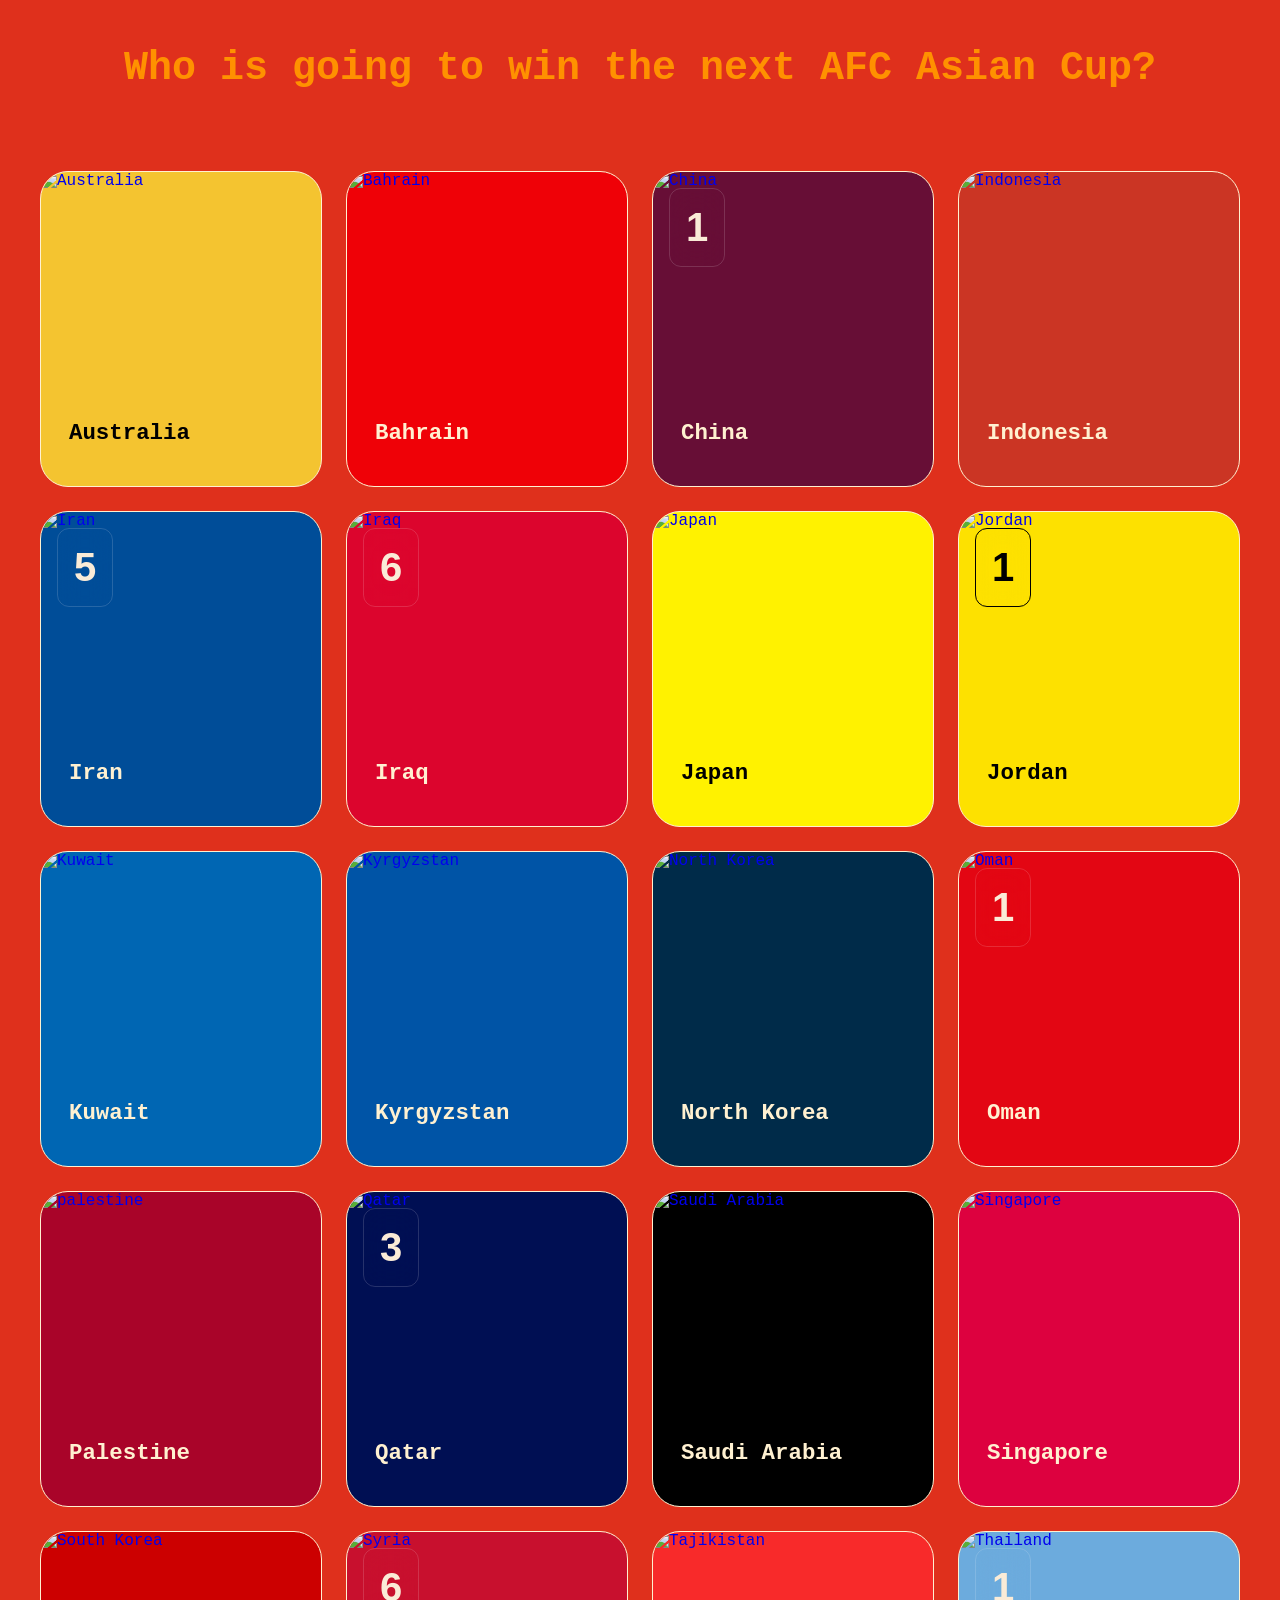
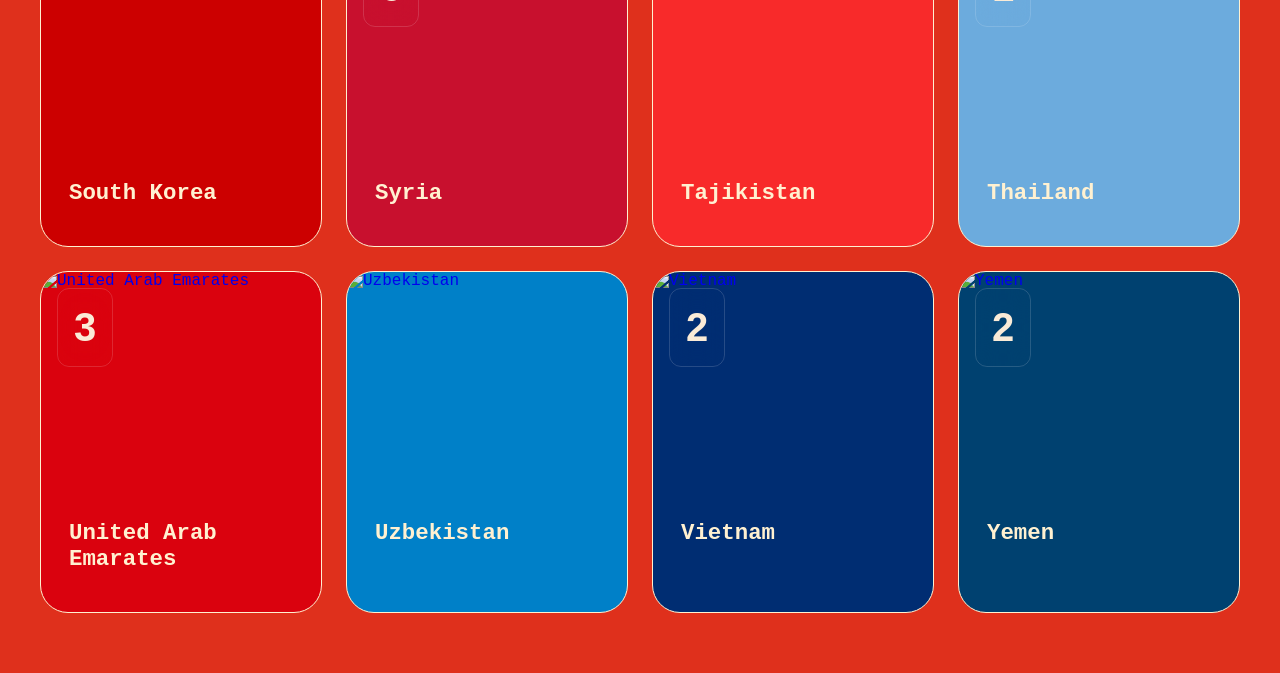
==== AFC Asian Cup.html @ ab467482 "Add files via upload" ====
<!DOCTYPE html>
<html lang="en">
<head>
    <meta charset="UTF-8">
    <meta name="viewport" content="width=device-width, initial-scale=1.0">
    <title>AFC Asian Cup</title>
    <link rel="stylesheet" href="style.css">
</head>
<body>
    <div class="sec-head">
        <h2 class="abo-sen" style="color: #FF9100;">Who is going to win the next AFC Asian Cup?</h2>
    </div>
    <section class="oth-cards" style="grid-template-columns: repeat(4, 8fr);">
        <div class="oth-card" style="background-color: rgb(244, 196, 48);">
            <a href="#">
                <div class="oth-img">
                    <img src="#" alt="Australia">
                </div>
                <div class="oth-con">
                    <h3 style="color: black;">Australia</h3>
                </div>
            </a>
        </div>
        <div class="oth-card" style="background-color: #EF0107;">
            <a href="#">
                <div class="oth-img">
                    <img src="#" alt="Bahrain">
                </div>
                <div class="oth-con">
                    <h3>Bahrain</h3>
                </div>
            </a>
        </div>
        <div class="oth-card" style="background-color: #670E36;">
            <a href="#">
                <div class="oth-img">
                    <img src="#" alt="China">
                    <div class="oth-top" style="font-family: Impact, Haettenschweiler, 'Arial Narrow Bold', sans-serif; font-size: 2.5rem;">1</div>
                </div>
                <div class="oth-con">
                    <h3>China</h3>
                     
                </div>
            </a>
        </div>
        <div class="oth-card" style="background-color: #CB3524;">
            <a href="#">
                <div class="oth-img">
                    <img src="#" alt="Indonesia">
                </div>
                <div class="oth-con">
                    <h3>Indonesia</h3>
                     
                </div>
            </a>
        </div>
        <div class="oth-card" style="background-color: #004D98;">
            <a href="#">
                <div class="oth-img">
                    <img src="#" alt="Iran">
                    <div class="oth-top" style="font-family: Impact, Haettenschweiler, 'Arial Narrow Bold', sans-serif; font-size: 2.5rem;">5</div>
                </div>
                <div class="oth-con">
                    <h3>Iran</h3>
                     
                </div>
            </a>
        </div>

        <div class="oth-card" style="background-color: #DC052D;">
            <a href="#">
                <div class="oth-img">
                    <img src="#" alt="Iraq">
                    <div class="oth-top" style="font-family: Impact, Haettenschweiler, 'Arial Narrow Bold', sans-serif; font-size: 2.5rem;">6</div>
                </div>
                <div class="oth-con">
                    <h3>Iraq</h3>
                     
                </div>
            </a>
        </div>
        <div class="oth-card" style="background-color: #FFF200;">
            <a href="#">
                <div class="oth-img">
                    <img src="#" alt="Japan">
                </div>
                <div class="oth-con">
                    <h3 style="color: black;">Japan</h3>
                     
                </div>
            </a>
        </div>
        <div class="oth-card" style="background-color: #FDE100;">
            <a href="#">
                <div class="oth-img">
                    <img src="#" alt="Jordan">
                    <div class="oth-top" style="font-family: Impact, Haettenschweiler, 'Arial Narrow Bold', sans-serif; font-size: 2.5rem; color: black; border-color: black;">1</div>
                </div>
                <div class="oth-con">
                    <h3 style="color: black;">Jordan</h3>
                     
                </div>
            </a>
        </div>

        <div class="oth-card" style="background-color: #0066B3;">
            <a href="#">
                <div class="oth-img">
                    <img src="#" alt="Kuwait">
                </div>
                <div class="oth-con">
                    <h3>Kuwait</h3>
                     
                </div>
            </a>
        </div>
        <div class="oth-card" style="background-color: #0054A6;">
            <a href="#">
                <div class="oth-img">
                    <img src="#" alt="Kyrgyzstan">
                </div>
                <div class="oth-con">
                    <h3>Kyrgyzstan</h3>
                     
                </div>
            </a>
        </div>
        <div class="oth-card" style="background-color: #002B49;">
            <a href="#">
                <div class="oth-img">
                    <img src="#" alt="North Korea">
                </div>
                <div class="oth-con">
                    <h3>North Korea</h3>
                     
                </div>
            </a>
        </div>
        <div class="oth-card" style="background-color: #E30613;">
            <a href="#">
                <div class="oth-img">
                    <img src="#" alt="Oman">
                    <div class="oth-top" style="font-family: Impact, Haettenschweiler, 'Arial Narrow Bold', sans-serif; font-size: 2.5rem;">1</div>
                </div>
                <div class="oth-con">
                    <h3>Oman</h3>
                     
                </div>
            </a>
        </div>
        <div class="oth-card" style="background-color: #A90429;">
            <a href="#">
                <div class="oth-img">
                    <img src="#" alt="palestine">
                </div>
                <div class="oth-con">
                    <h3>Palestine</h3>
                     
                </div>
            </a>
        </div>
        <div class="oth-card" style="background-color: rgb(0, 15, 83);">
            <a href="#">
                <div class="oth-img">
                    <img src="#" alt="Qatar">
                    <div class="oth-top" style="font-family: Impact, Haettenschweiler, 'Arial Narrow Bold', sans-serif; font-size: 2.5rem;">3</div>
                </div>
                <div class="oth-con">
                    <h3>Qatar</h3>
                    
                </div>
            </a>
        </div>
        <div class="oth-card" style="background-color: #000000;">
            <a href="#">
                <div class="oth-img">
                    <img src="#" alt="Saudi Arabia">
                </div>
                <div class="oth-con">
                    <h3>Saudi Arabia</h3>
                     
                </div>
            </a>
        </div>
        <div class="oth-card" style="background-color: #DD013F">
            <a href="#">
                <div class="oth-img">
                    <img src="#" alt="Singapore">
                </div>
                <div class="oth-con">
                    <h3>Singapore</h3>
                     
                </div>
            </a>
        </div>
        <div class="oth-card" style="background-color: #CC0000">
            <a href="#">
                <div class="oth-img">
                    <img src="#" alt="South Korea">
                </div>
                <div class="oth-con">
                    <h3>South Korea</h3>
                     
                </div>
            </a>
        </div>
        <div class="oth-card" style="background-color: #C8102E;">
            <a href="#">
                <div class="oth-img">
                    <img src="#" alt="Syria">
                    <div class="oth-top" style="font-family: Impact, Haettenschweiler, 'Arial Narrow Bold', sans-serif; font-size: 2.5rem;">6</div>
                </div>
                <div class="oth-con">
                    <h3>Syria</h3>
                    
                </div>
            </a>
        </div>
        <div class="oth-card" style="background-color: rgb(248, 42, 42);">
            <a href="#">
                <div class="oth-img">
                    <img src="#" alt="Tajikistan">
                </div>
                <div class="oth-con">
                    <h3>Tajikistan</h3>
                     
                </div>
            </a>
        </div>
        <div class="oth-card" style="background-color: #6CABDD">
            <a href="#">
                <div class="oth-img">
                    <img src="#" alt="Thailand">
                    <div class="oth-top" style="font-family: Impact, Haettenschweiler, 'Arial Narrow Bold', sans-serif; font-size: 2.5rem;">1</div>
                </div>
                <div class="oth-con">
                    <h3>Thailand</h3>
                     
                </div>
            </a>
        </div>
        <div class="oth-card" style="background-color: #DA020E">
            <a href="#">
                <div class="oth-img">
                    <img src="#" alt="United Arab Emarates">
                    <div class="oth-top" style="font-family: Impact, Haettenschweiler, 'Arial Narrow Bold', sans-serif; font-size: 2.5rem;">3</div>
                </div>
                <div class="oth-con">
                    <h3>United Arab Emarates</h3>
                    
                </div>
            </a>
        </div>
        <div class="oth-card" style="background-color: #0080C8">
            <a href="#">
                <div class="oth-img">
                    <img src="#" alt="Uzbekistan">
                </div>
                <div class="oth-con">
                    <h3>Uzbekistan</h3>
                    
                </div>
            </a>
        </div>
        <div class="oth-card" style="background-color: #002D72">
            <a href="#">
                <div class="oth-img">
                    <img src="#" alt="Vietnam">
                    <div class="oth-top" style="font-family: Impact, Haettenschweiler, 'Arial Narrow Bold', sans-serif; font-size: 2.5rem;">2</div>
                </div>
                <div class="oth-con">
                    <h3>Vietnam</h3>
                     
                </div>
            </a>
        </div>
        <div class="oth-card" style="background-color: #004170"> 
            <a href="#">
                <div class="oth-img">
                    <img src="#" alt="Yemen">
                    <div class="oth-top" style="font-family: Impact, Haettenschweiler, 'Arial Narrow Bold', sans-serif; font-size: 2.5rem;">2</div>
                </div>
                <div class="oth-con">
                    <h3>Yemen</h3>
                     
                </div>
            </a>
        </div>
    </section>
</body>
</html>
---- style.css ----
::selection{
    background: #00B7CD;
    color: #0e0d0c;
}
*{
    margin: 0;
    padding: 0;
}
html{
    scroll-behavior: smooth;
    
}
body{
    font-family: Courier New;
    font-weight: 400;
    background-color: #DF301C;
    color: #FFF1D1;
    
}
header{
    position:fixed;
    top: 0;
    left: 0;
    right: 0;
    z-index: 2;
    padding: 20px 60px;
    display: flex;
    justify-content: space-between;
    align-items: center;
    max-width: 1400px;
    margin: 0 auto;
    transition: all 0.3s ease;
    background: rgba(0, 0, 0, 0.178);
	backdrop-filter: blur(20px);
	-webkit-backdrop-filter: blur(20px);
	border-bottom: 1px solid rgba(255, 255, 255, 0.08);
}
	
.logo{
    width: 30px;
    height: 45px;
    
}
.log{
    display: flex;
	align-items: center;
	gap: 12px;
	text-decoration: none;
}

.logo-text{
    font-family: Rockwell;
    font-size: 1.3rem;
    font-weight: 700;
    color: #00B7CD;
    letter-spacing: -0.5px;
}

.logo-text span{
    color: #FF9100;
}

nav{
    display: flex;
    gap: 8px;

}

nav a{
    color: #FFF1D1;
    text-decoration: none;
    font-size: 1.03rem;
    font-weight: 500;
    padding: 10px 20px;
    border-radius: 12px;
    transition: all 0.3s ease;
}

nav a:hover{
    color: #FF9100;
    background-color: rgba(247, 173, 77, 0.15);
}

.home{
    min-height: 100vh;
    display: flex;
    flex-direction: column;
    justify-content: center;
    align-items: center;
    padding: 140px, 20px, 100px;
    z-index: 1;
    text-align: center;
}

.home h1{
    font-family:'Montserrat Black';
	font-size: clamp(3rem, 10vw, 7rem);
    font-weight: 800;
    margin-bottom: 24px;
    color: #00B7CD;
}
.home p{
    font-size: 1.2rem;
    color: #FF9100;
    margin-bottom: 60px;
}

.countdown{
    display: flex;
    gap: 16px;
}

.time{
    width: 180px;
    padding: 32px 24px;
    text-align: center;
    background: #00B7CD;
	border: 3px dashed #FF9100;
	border-radius: 50px;
}

.time:hover{
    transform: translateY(-8px);
    border-color: #FFF1D1;
    box-shadow: 0 20px 60px rgba(0, 0, 0, 0.5) ,0 0 40px #FFF1D1; 
}

.cou-num{
    font-size: 3.5rem;
    font-weight: 800;
    font-family:Impact, Haettenschweiler, 'Arial Narrow Bold', sans-serif;
    line-height: 1.2;
}

.labels{
    font-size: 0.8rem;
    font-family: Impact, Haettenschweiler, 'Arial Narrow Bold', sans-serif;
    font-weight: 400;
    text-transform: uppercase;
    letter-spacing: 2px;
}
.cou-col{
    font-family: Impact, Haettenschweiler, 'Arial Narrow Bold', sans-serif;
    font-size: 3rem;
    font-weight: 700;
    align-self: center;
    margin-bottom: 20px;
    animation: blink 2s ease-in-out infinite;
}
.date{
    font-family: Rockwell;
    margin-top: 40px;
    padding: 16px 32px;
    background-color: #FF9100;
    border: 1px solid #FFF1D1;
    border-radius: 100px;
    font-size: 0.9rem;
}

.oval{
    display: inline-flex;
    align-items: center;
    gap: 8px;
    padding: 6px 16px;
    background-color: #FF9100;
    border: 1px solid #0e0d0c;
    border-radius: 100px;
    font-size: 0.75rem;
    font-weight: 600;
    letter-spacing: 2px;
    text-transform: uppercase;
    color: #00B7CD;
    margin-bottom: 24px;
}

.abo-sen{
    font-size: clamp(2.5rem, 5vw, 2rem);
}
.abo{
    max-width: 1200px;
    margin: 0 auto;
    display: grid;
    grid-template-columns: 1fr 1fr;
    gap: 80px;
    align-items: center;
}

.abo-images{
    position: relative;
    display: grid;
    grid-template-columns: 1fr 1fr;
    grid-template-rows: 1fr 1fr;
    gap: 16px;
    height: 450px;
}

.abo-one-img{
    border-radius: 20px;
    overflow: hidden;
    border: 1px solid #a37e4db9;
    position: relative;
    transition: all 0.4s ease;
}

.abo-one-img:hover{
    border-color: #FFF1D1;
    transform: scale(1.05);
}

.abo-one-img img{
    height: 100%;
    width: 100%;
    object-fit: cover;
}

.abo-one-img.img1{
    grid-row: span 2;
}
.abo-one-img.img2{
    grid-column: 2;
}

.abo-con h3{
    font-size: 1.5rem;
    margin-bottom: 24px;
    color: #00B7CD
}
.abo-con p{
    margin-bottom: 20px;

}

.sec-head{
    text-align: center; 
    margin-bottom: 80px;
    margin-top: 46px;
}

.Other{
    background-color: #FF9100;
}

.oth-cards{
    max-width: 1200px;
    margin: 0 auto;
    display: grid;
    grid-template-columns: repeat(3, 1fr);
    gap: 24px;
    margin-bottom: 60px;
}

.oth-card{
    position: relative;
    border-radius: 28px;
    overflow: hidden;
    cursor: pointer;
    background-color: #DF301C;
    border: 1px solid #FFF1D1;
}

.oth-card:hover{
    transform: translateY(-12px);
    border-color: #FFF1D1;
    box-shadow: 0 30px 80px rgba(0, 0, 0, 0.5);
}

.oth-card a{
    text-decoration: none;
}

.oth-img{
    width:100%;
    height: 220px;
    overflow: hidden;
    position: relative;
}
.oth-img img{
    width: 100%;
    height: 100%;
    object-fit: cover;
    backface-visibility: hidden;
    -webkit-backface-visibility: hidden;
}

.oth-card:hover .oth-img img{
    transform: scale(1.1);
}
.oth-top{
    position: absolute;
    top: 16px; 
    left: 16px; 
    padding: 16px 16px; 
    backdrop-filter: blur(20px); 
    -webkit-backdrop-filter:blur(20px); 
    border: 1px solid rgba(255, 255, 255, 0.15); 
    border-radius: 12px; 
    z-index: 1; 
    color:antiquewhite; 
    font-size: 0.9rem; 
    font-weight: 600; 
    text-transform: uppercase;
}

.oth-con{
    padding: 28px;
}

.oth-con h3{
    text-decoration: none;
    font-size: 1.4rem;
    font-weight: 700;
    margin-bottom: 12px;
    color: #FFF1D1;
}

.oth-con p{
    text-decoration: none;
    color: #6edeeb;
    font-size: 0.95rem;
    margin-bottom: 20px;
}

.Next{
    display: inline-flex;
    align-items: center;
    gap: 8px;
    padding: 10px 18px;
    background: #FF9100;
    border: 1px solid #d46d61;
    border-radius: 10px;
    color: #FFF1D1;
    font-size: 0.8rem;
    font-weight: 500;
    text-decoration: none;
    font-family:Arial Black;
}
.Next:hover{
    background-color: rgba(49, 112, 185, 0.1);
    border-color: gold;
    color: gold;
}

@keyframes blink {

	0%,
	100% {
		opacity: 1;
	}

	50% {
		opacity: 0.3;
	}
}
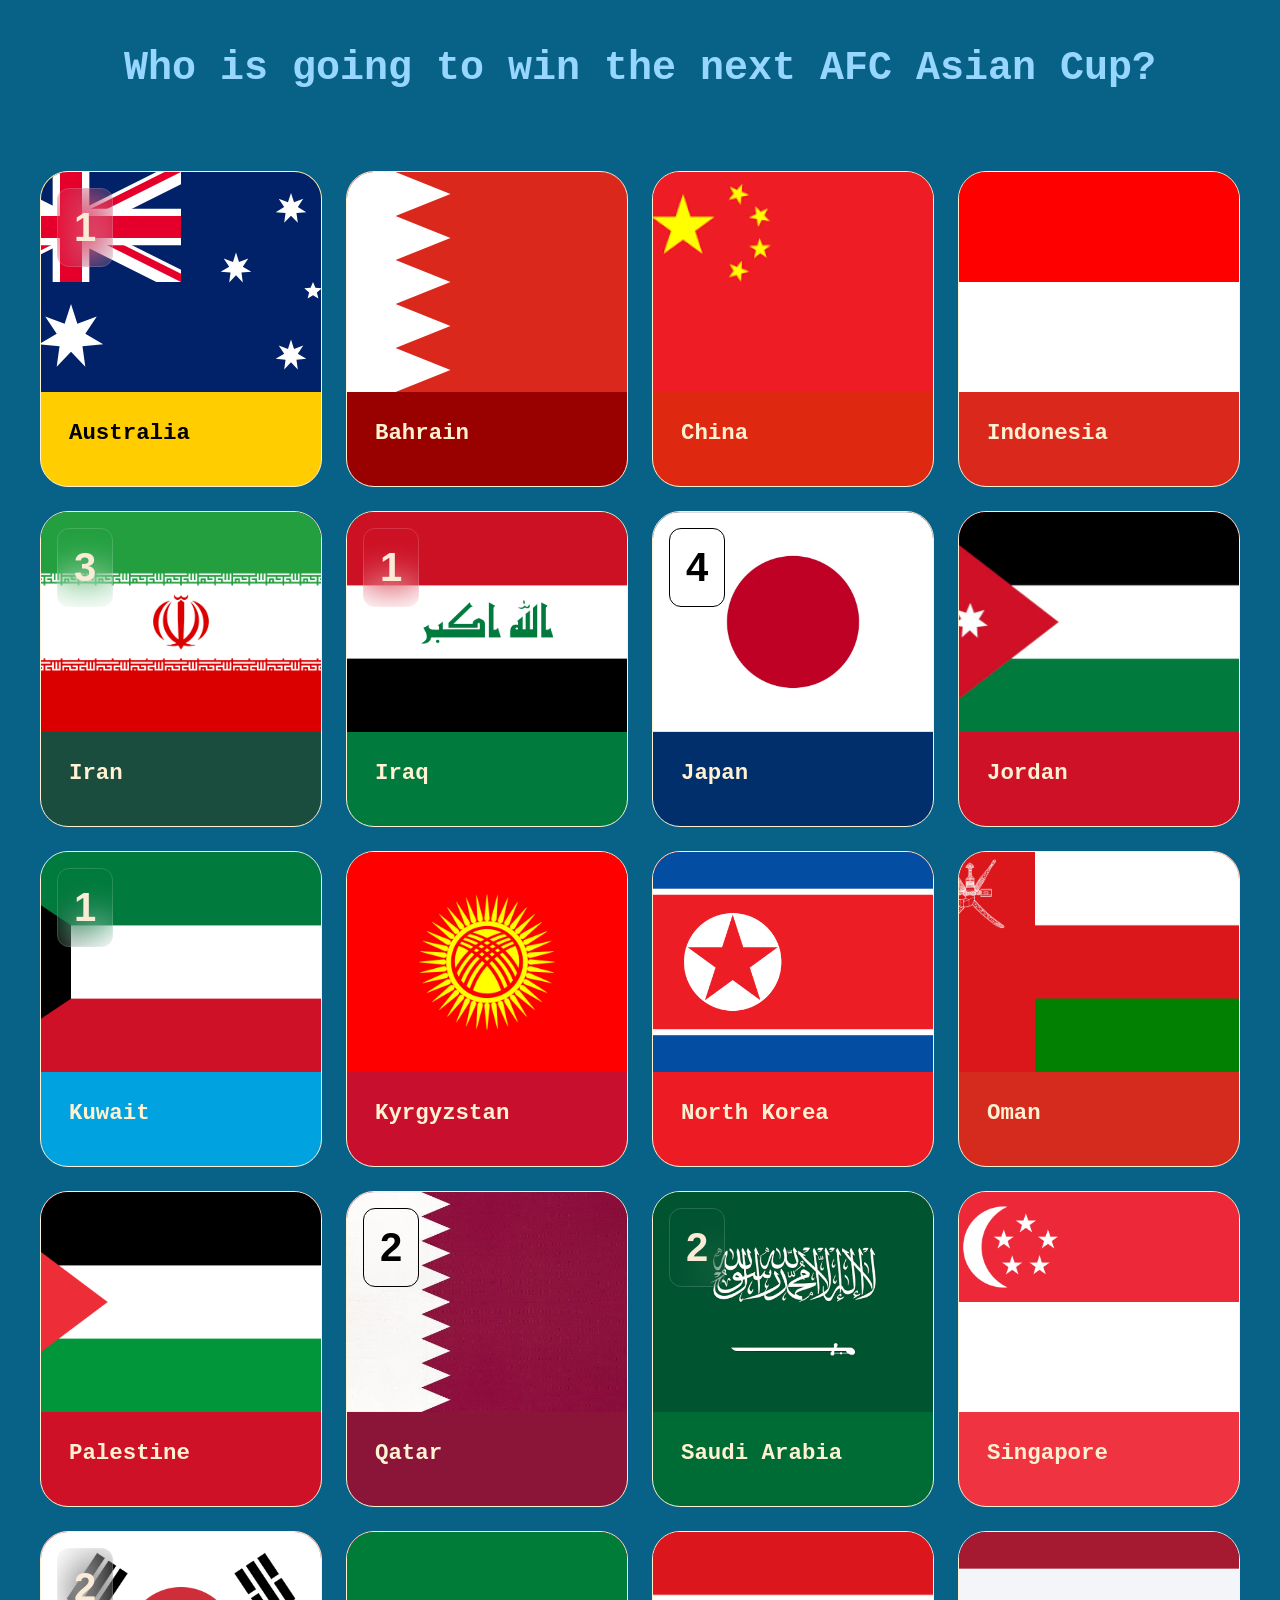
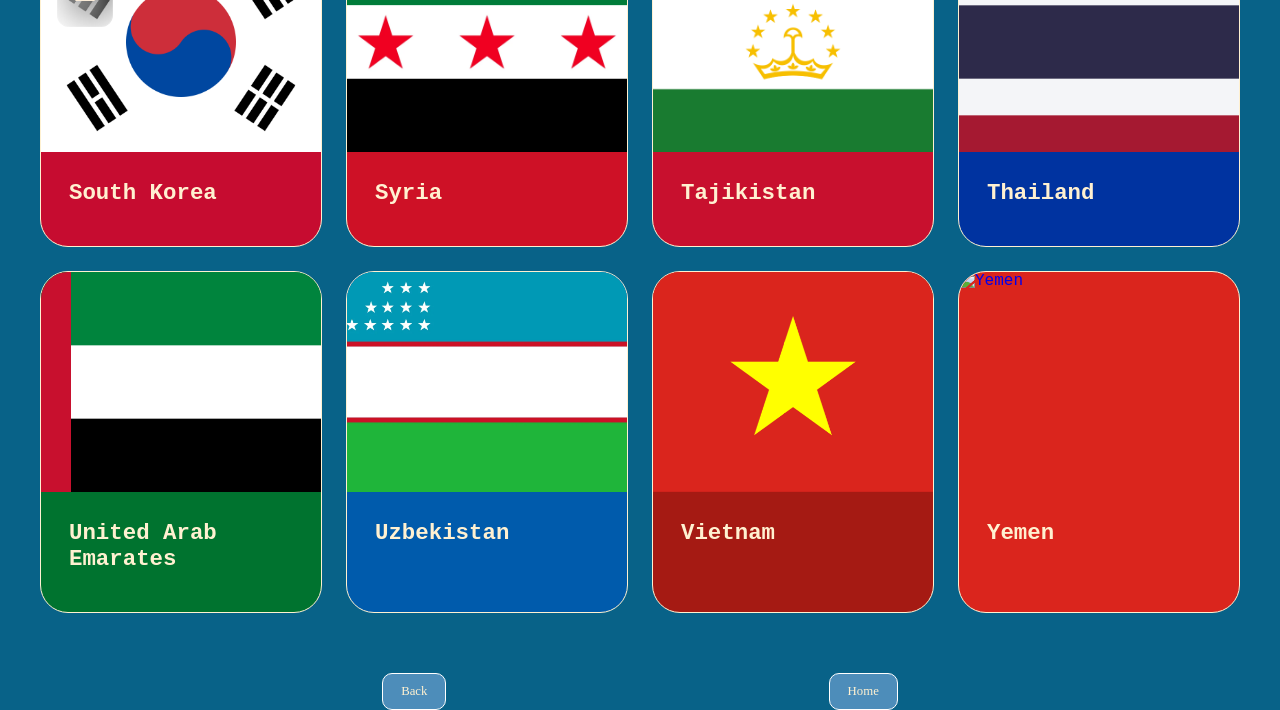
==== commit 738329a6: "Add files via upload" ====
--- a/AFC Asian Cup.html
+++ b/AFC Asian Cup.html
@@ -5,108 +5,117 @@
     <meta name="viewport" content="width=device-width, initial-scale=1.0">
     <title>AFC Asian Cup</title>
     <link rel="stylesheet" href="style.css">
+    <style>
+        body{
+            background-color: #086288;
+        }
+        .Next:hover{
+            color: #FFEFC4;
+        }
+    </style>
 </head>
 <body>
     <div class="sec-head">
-        <h2 class="abo-sen" style="color: #FF9100;">Who is going to win the next AFC Asian Cup?</h2>
+        <h2 class="abo-sen" style="color: #97D7FF;">Who is going to win the next AFC Asian Cup?</h2>
     </div>
     <section class="oth-cards" style="grid-template-columns: repeat(4, 8fr);">
-        <div class="oth-card" style="background-color: rgb(244, 196, 48);">
-            <a href="#">
-                <div class="oth-img">
-                    <img src="#" alt="Australia">
+        <div class="oth-card" style="background-color: #FFCD00;">
+            <a href="#">
+                <div class="oth-img">
+                    <img src="images/Australia.svg" alt="Australia">
+                    <div class="oth-top" style="font-family: Impact, Haettenschweiler, 'Arial Narrow Bold', sans-serif; font-size: 2.5rem;">1</div>
                 </div>
                 <div class="oth-con">
                     <h3 style="color: black;">Australia</h3>
                 </div>
             </a>
         </div>
-        <div class="oth-card" style="background-color: #EF0107;">
-            <a href="#">
-                <div class="oth-img">
-                    <img src="#" alt="Bahrain">
+        <div class="oth-card" style="background-color: #990000;">
+            <a href="#">
+                <div class="oth-img">
+                    <img src="images/Bahrain.svg" alt="Bahrain">
                 </div>
                 <div class="oth-con">
                     <h3>Bahrain</h3>
                 </div>
             </a>
         </div>
-        <div class="oth-card" style="background-color: #670E36;">
-            <a href="#">
-                <div class="oth-img">
-                    <img src="#" alt="China">
+        <div class="oth-card" style="background-color: #DE2910;">
+            <a href="#">
+                <div class="oth-img">
+                    <img src="images/china.png" alt="China">
+                </div>
+                <div class="oth-con">
+                    <h3>China</h3>
+                     
+                </div>
+            </a>
+        </div>
+        <div class="oth-card" style="background-color: #DA291C;">
+            <a href="#">
+                <div class="oth-img">
+                    <img src="images/Indonesia.webp" alt="Indonesia">
+                </div>
+                <div class="oth-con">
+                    <h3>Indonesia</h3>
+                     
+                </div>
+            </a>
+        </div>
+        <div class="oth-card" style="background-color: #1B4D3E;">
+            <a href="#">
+                <div class="oth-img">
+                    <img src="images/Iran.webp" alt="Iran">
+                    <div class="oth-top" style="font-family: Impact, Haettenschweiler, 'Arial Narrow Bold', sans-serif; font-size: 2.5rem;">3</div>
+                </div>
+                <div class="oth-con">
+                    <h3>Iran</h3>
+                     
+                </div>
+            </a>
+        </div>
+
+        <div class="oth-card" style="background-color: #007A3D;">
+            <a href="#">
+                <div class="oth-img">
+                    <img src="images/Iraq.webp" alt="Iraq">
                     <div class="oth-top" style="font-family: Impact, Haettenschweiler, 'Arial Narrow Bold', sans-serif; font-size: 2.5rem;">1</div>
                 </div>
                 <div class="oth-con">
-                    <h3>China</h3>
-                     
-                </div>
-            </a>
-        </div>
-        <div class="oth-card" style="background-color: #CB3524;">
-            <a href="#">
-                <div class="oth-img">
-                    <img src="#" alt="Indonesia">
-                </div>
-                <div class="oth-con">
-                    <h3>Indonesia</h3>
-                     
-                </div>
-            </a>
-        </div>
-        <div class="oth-card" style="background-color: #004D98;">
-            <a href="#">
-                <div class="oth-img">
-                    <img src="#" alt="Iran">
-                    <div class="oth-top" style="font-family: Impact, Haettenschweiler, 'Arial Narrow Bold', sans-serif; font-size: 2.5rem;">5</div>
-                </div>
-                <div class="oth-con">
-                    <h3>Iran</h3>
+                    <h3>Iraq</h3>
+                     
+                </div>
+            </a>
+        </div>
+        <div class="oth-card" style="background-color: #002F6C;">
+            <a href="#">
+                <div class="oth-img">
+                    <img src="images/Japan.webp" alt="Japan">
+                    <div class="oth-top" style="font-family: Impact, Haettenschweiler, 'Arial Narrow Bold', sans-serif; font-size: 2.5rem; color: black; border-color: black;">4</div>
+                </div>
+                <div class="oth-con">
+                    <h3>Japan</h3>
+                     
+                </div>
+            </a>
+        </div>
+        <div class="oth-card" style="background-color: #CE1126;">
+            <a href="#">
+                <div class="oth-img">
+                    <img src="images/Jordan.avif" alt="Jordan">
+                </div>
+                <div class="oth-con">
+                    <h3>Jordan</h3>
                      
                 </div>
             </a>
         </div>
 
-        <div class="oth-card" style="background-color: #DC052D;">
-            <a href="#">
-                <div class="oth-img">
-                    <img src="#" alt="Iraq">
-                    <div class="oth-top" style="font-family: Impact, Haettenschweiler, 'Arial Narrow Bold', sans-serif; font-size: 2.5rem;">6</div>
-                </div>
-                <div class="oth-con">
-                    <h3>Iraq</h3>
-                     
-                </div>
-            </a>
-        </div>
-        <div class="oth-card" style="background-color: #FFF200;">
-            <a href="#">
-                <div class="oth-img">
-                    <img src="#" alt="Japan">
-                </div>
-                <div class="oth-con">
-                    <h3 style="color: black;">Japan</h3>
-                     
-                </div>
-            </a>
-        </div>
-        <div class="oth-card" style="background-color: #FDE100;">
-            <a href="#">
-                <div class="oth-img">
-                    <img src="#" alt="Jordan">
-                    <div class="oth-top" style="font-family: Impact, Haettenschweiler, 'Arial Narrow Bold', sans-serif; font-size: 2.5rem; color: black; border-color: black;">1</div>
-                </div>
-                <div class="oth-con">
-                    <h3 style="color: black;">Jordan</h3>
-                     
-                </div>
-            </a>
-        </div>
-
-        <div class="oth-card" style="background-color: #0066B3;">
-            <a href="#">
-                <div class="oth-img">
-                    <img src="#" alt="Kuwait">
+        <div class="oth-card" style="background-color: #00A3E0;">
+            <a href="#">
+                <div class="oth-img">
+                    <img src="images/Kuwait.webp" alt="Kuwait">
+                    <div class="oth-top" style="font-family: Impact, Haettenschweiler, 'Arial Narrow Bold', sans-serif; font-size: 2.5rem;">1</div>
                 </div>
                 <div class="oth-con">
                     <h3>Kuwait</h3>
@@ -114,10 +123,10 @@
                 </div>
             </a>
         </div>
-        <div class="oth-card" style="background-color: #0054A6;">
-            <a href="#">
-                <div class="oth-img">
-                    <img src="#" alt="Kyrgyzstan">
+        <div class="oth-card" style="background-color: #C8102E;">
+            <a href="#">
+                <div class="oth-img">
+                    <img src="images/Kyrgyzstan.webp" alt="Kyrgyzstan">
                 </div>
                 <div class="oth-con">
                     <h3>Kyrgyzstan</h3>
@@ -125,10 +134,10 @@
                 </div>
             </a>
         </div>
-        <div class="oth-card" style="background-color: #002B49;">
-            <a href="#">
-                <div class="oth-img">
-                    <img src="#" alt="North Korea">
+        <div class="oth-card" style="background-color: #ED1C24;">
+            <a href="#">
+                <div class="oth-img">
+                    <img src="images/North Korea.webp" alt="North Korea">
                 </div>
                 <div class="oth-con">
                     <h3>North Korea</h3>
@@ -136,11 +145,10 @@
                 </div>
             </a>
         </div>
-        <div class="oth-card" style="background-color: #E30613;">
-            <a href="#">
-                <div class="oth-img">
-                    <img src="#" alt="Oman">
-                    <div class="oth-top" style="font-family: Impact, Haettenschweiler, 'Arial Narrow Bold', sans-serif; font-size: 2.5rem;">1</div>
+        <div class="oth-card" style="background-color: #D52B1E;">
+            <a href="#">
+                <div class="oth-img">
+                    <img src="images/Oman.webp" alt="Oman">
                 </div>
                 <div class="oth-con">
                     <h3>Oman</h3>
@@ -148,10 +156,10 @@
                 </div>
             </a>
         </div>
-        <div class="oth-card" style="background-color: #A90429;">
-            <a href="#">
-                <div class="oth-img">
-                    <img src="#" alt="palestine">
+        <div class="oth-card" style="background-color: #CE1126;">
+            <a href="index.html">
+                <div class="oth-img">
+                    <img src="images/Palestine.webp" alt="palestine">
                 </div>
                 <div class="oth-con">
                     <h3>Palestine</h3>
@@ -159,11 +167,11 @@
                 </div>
             </a>
         </div>
-        <div class="oth-card" style="background-color: rgb(0, 15, 83);">
-            <a href="#">
-                <div class="oth-img">
-                    <img src="#" alt="Qatar">
-                    <div class="oth-top" style="font-family: Impact, Haettenschweiler, 'Arial Narrow Bold', sans-serif; font-size: 2.5rem;">3</div>
+        <div class="oth-card" style="background-color: #8A1538;">
+            <a href="#">
+                <div class="oth-img">
+                    <img src="images/Qatar.jpg" alt="Qatar">
+                    <div class="oth-top" style="font-family: Impact, Haettenschweiler, 'Arial Narrow Bold', sans-serif; font-size: 2.5rem; color: black; border-color: black;">2</div>
                 </div>
                 <div class="oth-con">
                     <h3>Qatar</h3>
@@ -171,10 +179,11 @@
                 </div>
             </a>
         </div>
-        <div class="oth-card" style="background-color: #000000;">
-            <a href="#">
-                <div class="oth-img">
-                    <img src="#" alt="Saudi Arabia">
+        <div class="oth-card" style="background-color: #006C35;">
+            <a href="#">
+                <div class="oth-img">
+                    <img src="images/Saudi Arabia.png" alt="Saudi Arabia">
+                    <div class="oth-top" style="font-family: Impact, Haettenschweiler, 'Arial Narrow Bold', sans-serif; font-size: 2.5rem;">2</div>
                 </div>
                 <div class="oth-con">
                     <h3>Saudi Arabia</h3>
@@ -182,10 +191,10 @@
                 </div>
             </a>
         </div>
-        <div class="oth-card" style="background-color: #DD013F">
-            <a href="#">
-                <div class="oth-img">
-                    <img src="#" alt="Singapore">
+        <div class="oth-card" style="background-color: #EF3340">
+            <a href="#">
+                <div class="oth-img">
+                    <img src="images/Singapore.webp" alt="Singapore">
                 </div>
                 <div class="oth-con">
                     <h3>Singapore</h3>
@@ -193,10 +202,11 @@
                 </div>
             </a>
         </div>
-        <div class="oth-card" style="background-color: #CC0000">
-            <a href="#">
-                <div class="oth-img">
-                    <img src="#" alt="South Korea">
+        <div class="oth-card" style="background-color: #C60C30">
+            <a href="#">
+                <div class="oth-img">
+                    <img src="images/South Korea.webp" alt="South Korea">
+                    <div class="oth-top" style="font-family: Impact, Haettenschweiler, 'Arial Narrow Bold', sans-serif; font-size: 2.5rem;">2</div>
                 </div>
                 <div class="oth-con">
                     <h3>South Korea</h3>
@@ -204,22 +214,22 @@
                 </div>
             </a>
         </div>
+        <div class="oth-card" style="background-color: #CE1126;">
+            <a href="#">
+                <div class="oth-img">
+                    <img src="images/Syria.webp" alt="Syria">
+                    
+                </div>
+                <div class="oth-con">
+                    <h3>Syria</h3>
+                    
+                </div>
+            </a>
+        </div>
         <div class="oth-card" style="background-color: #C8102E;">
             <a href="#">
                 <div class="oth-img">
-                    <img src="#" alt="Syria">
-                    <div class="oth-top" style="font-family: Impact, Haettenschweiler, 'Arial Narrow Bold', sans-serif; font-size: 2.5rem;">6</div>
-                </div>
-                <div class="oth-con">
-                    <h3>Syria</h3>
-                    
-                </div>
-            </a>
-        </div>
-        <div class="oth-card" style="background-color: rgb(248, 42, 42);">
-            <a href="#">
-                <div class="oth-img">
-                    <img src="#" alt="Tajikistan">
+                    <img src="images/Tajikistan.webp" alt="Tajikistan">
                 </div>
                 <div class="oth-con">
                     <h3>Tajikistan</h3>
@@ -227,11 +237,11 @@
                 </div>
             </a>
         </div>
-        <div class="oth-card" style="background-color: #6CABDD">
-            <a href="#">
-                <div class="oth-img">
-                    <img src="#" alt="Thailand">
-                    <div class="oth-top" style="font-family: Impact, Haettenschweiler, 'Arial Narrow Bold', sans-serif; font-size: 2.5rem;">1</div>
+        <div class="oth-card" style="background-color: #0033A0">
+            <a href="#">
+                <div class="oth-img">
+                    <img src="images/Thailand.svg" alt="Thailand">
+                    
                 </div>
                 <div class="oth-con">
                     <h3>Thailand</h3>
@@ -239,11 +249,11 @@
                 </div>
             </a>
         </div>
-        <div class="oth-card" style="background-color: #DA020E">
-            <a href="#">
-                <div class="oth-img">
-                    <img src="#" alt="United Arab Emarates">
-                    <div class="oth-top" style="font-family: Impact, Haettenschweiler, 'Arial Narrow Bold', sans-serif; font-size: 2.5rem;">3</div>
+        <div class="oth-card" style="background-color: #00732F">
+            <a href="#">
+                <div class="oth-img">
+                    <img src="images/United Arab Emirates.svg" alt="United Arab Emarates">
+                    
                 </div>
                 <div class="oth-con">
                     <h3>United Arab Emarates</h3>
@@ -251,10 +261,10 @@
                 </div>
             </a>
         </div>
-        <div class="oth-card" style="background-color: #0080C8">
-            <a href="#">
-                <div class="oth-img">
-                    <img src="#" alt="Uzbekistan">
+        <div class="oth-card" style="background-color: #005BAC">
+            <a href="#">
+                <div class="oth-img">
+                    <img src="images/Uzbekistan.webp" alt="Uzbekistan">
                 </div>
                 <div class="oth-con">
                     <h3>Uzbekistan</h3>
@@ -262,11 +272,11 @@
                 </div>
             </a>
         </div>
-        <div class="oth-card" style="background-color: #002D72">
-            <a href="#">
-                <div class="oth-img">
-                    <img src="#" alt="Vietnam">
-                    <div class="oth-top" style="font-family: Impact, Haettenschweiler, 'Arial Narrow Bold', sans-serif; font-size: 2.5rem;">2</div>
+        <div class="oth-card" style="background-color: #a51a13">
+            <a href="#">
+                <div class="oth-img">
+                    <img src="images/Vietnam.webp" alt="Vietnam">
+                    
                 </div>
                 <div class="oth-con">
                     <h3>Vietnam</h3>
@@ -274,11 +284,11 @@
                 </div>
             </a>
         </div>
-        <div class="oth-card" style="background-color: #004170"> 
-            <a href="#">
-                <div class="oth-img">
-                    <img src="#" alt="Yemen">
-                    <div class="oth-top" style="font-family: Impact, Haettenschweiler, 'Arial Narrow Bold', sans-serif; font-size: 2.5rem;">2</div>
+        <div class="oth-card" style="background-color: #DA251D"> 
+            <a href="#">
+                <div class="oth-img">
+                    <img src="images/Yemen.webp" alt="Yemen">
+                    
                 </div>
                 <div class="oth-con">
                     <h3>Yemen</h3>
@@ -287,5 +297,9 @@
             </a>
         </div>
     </section>
+    <div style="display: flex; justify-content: space-evenly; align-items: center;">
+        <a href="AFCON.html" class="Next" style="background-color: #4D8DBA; border-color: white;">Back</a>
+        <a href="index.html" class="Next" style="background-color: #4D8DBA; border-color: white;">Home</a>
+    </div>
 </body>
 </html>
